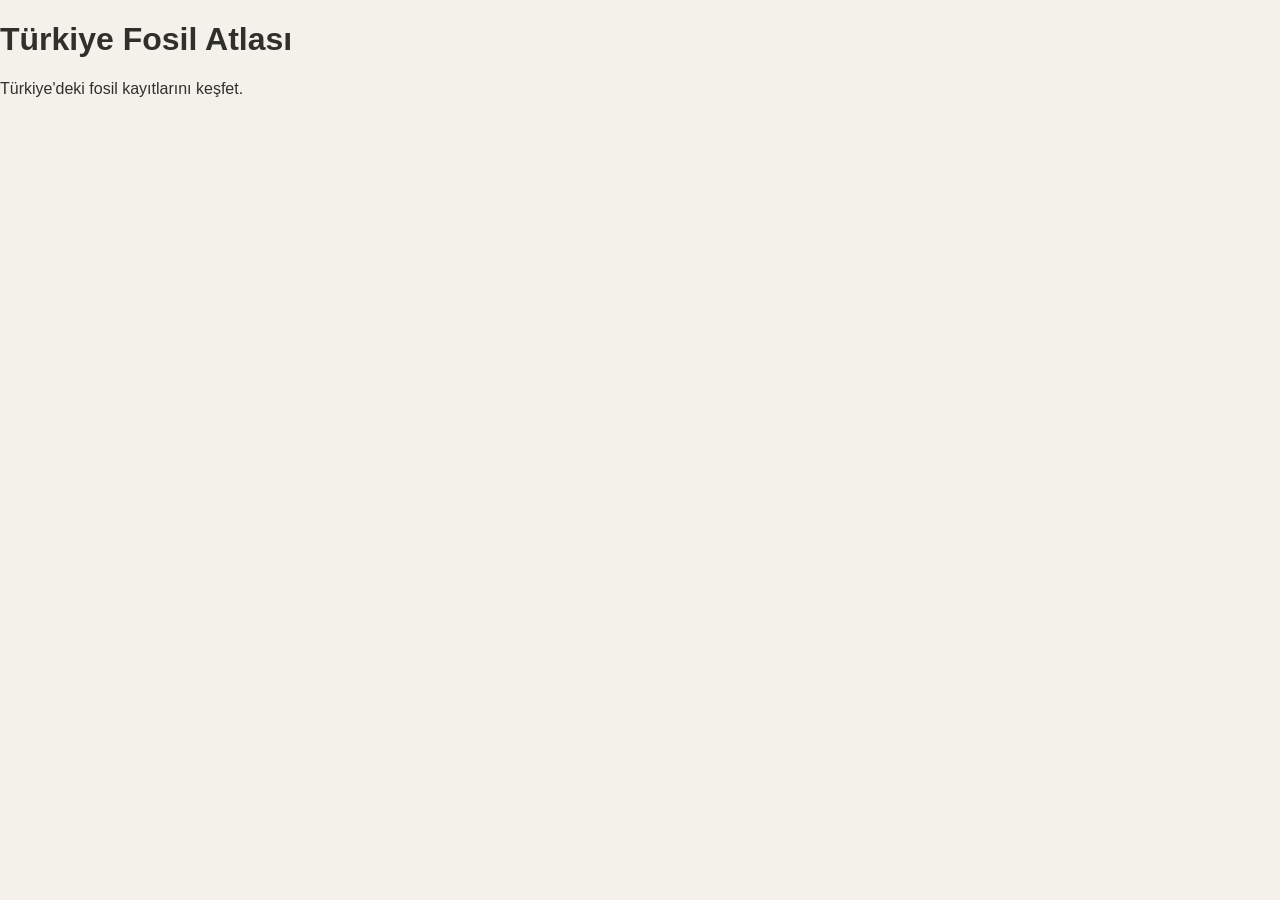
==== index.html @ 50404c7c "Update index.html" ====
<!DOCTYPE html>
<html lang="tr">
<head>
    <meta charset="UTF-8">
    <meta name="viewport" content="width=device-width, initial-scale=1.0">
    <title>Türkiye Fosil Atlası</title>
    <link rel="stylesheet" href="style.css">
</head>

<body>

    <h1>Türkiye Fosil Atlası</h1>

    <p>Türkiye'deki fosil kayıtlarını keşfet.</p>

</body>
</html>
---- style.css ----
* {
    box-sizing: border-box;
}

body {
    margin: 0;
    font-family: Arial, sans-serif;
    background-color: #f4f1ea;
    color: #2f302c;
}

header {
    background-color: #26382f;
    color: white;
    text-align: center;
    padding: 45px 20px;
}

header h1 {
    margin: 0;
    font-size: 42px;
}

header p {
    margin-top: 12px;
    font-size: 18px;
}

main {
    max-width: 1100px;
    margin: 0 auto;
    padding: 40px 20px;
}

.map-section {
    background-color: white;
    border-radius: 16px;
    padding: 30px;
    text-align: center;
    box-shadow: 0 4px 15px rgba(0, 0, 0, 0.08);
}

.map-section h2 {
    margin-top: 0;
    font-size: 28px;
}

.map-placeholder {
    height: 500px;
    display: flex;
    align-items: center;
    justify-content: center;
    border: 2px dashed #9b9b8d;
    border-radius: 12px;
    margin-top: 25px;
    color: #777;
    font-size: 20px;
}

footer {
    text-align: center;
    padding: 30px;
    color: #777;
    font-size: 14px;
}
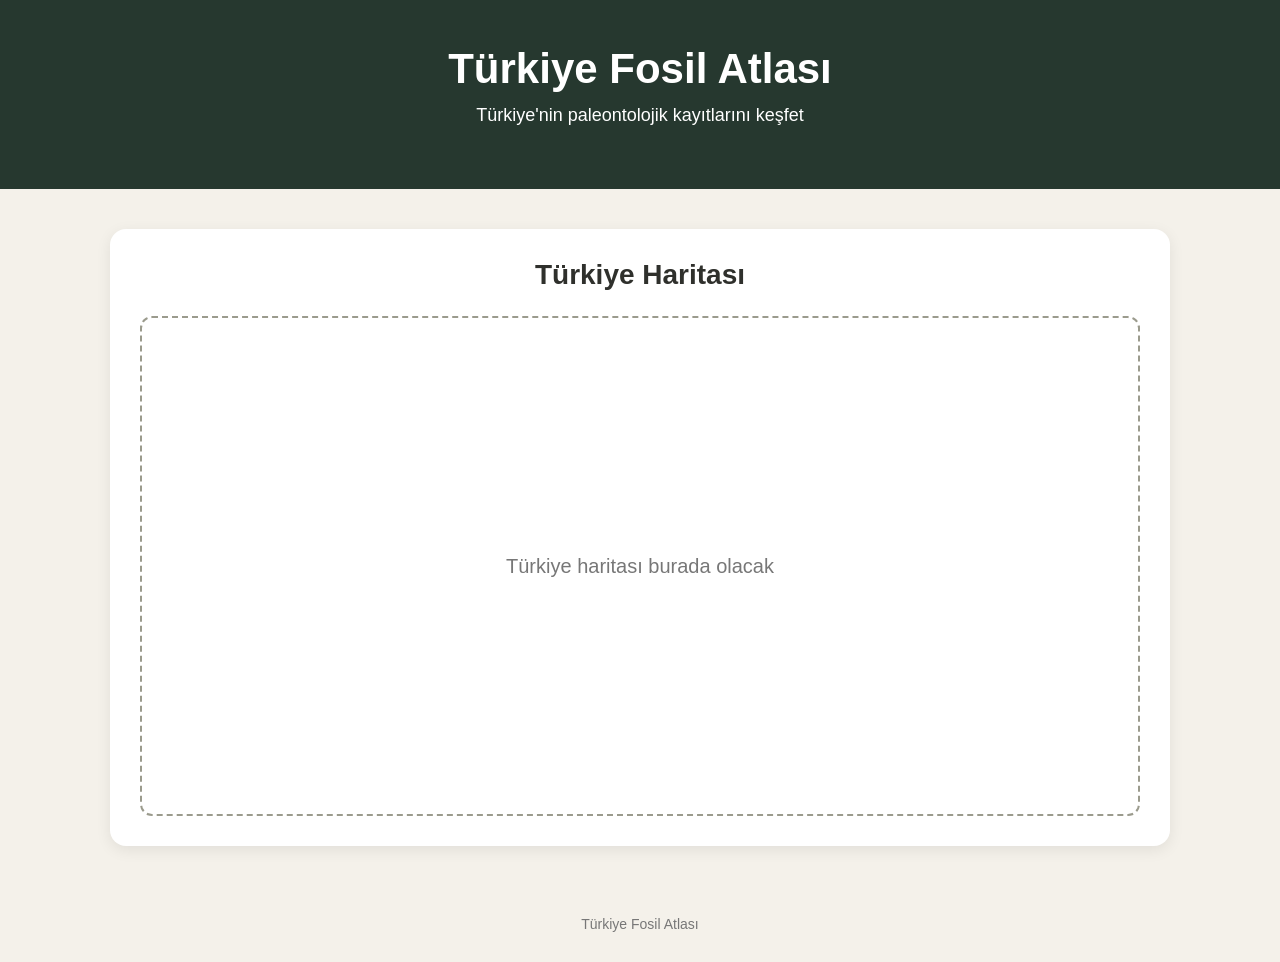
==== commit 80219291: "Update index.html" ====
--- a/index.html
+++ b/index.html
@@ -1,17 +1,40 @@
 <!DOCTYPE html>
 <html lang="tr">
+
 <head>
     <meta charset="UTF-8">
     <meta name="viewport" content="width=device-width, initial-scale=1.0">
+
     <title>Türkiye Fosil Atlası</title>
+
     <link rel="stylesheet" href="style.css">
 </head>
 
 <body>
 
-    <h1>Türkiye Fosil Atlası</h1>
+    <header>
+        <h1>Türkiye Fosil Atlası</h1>
+        <p>Türkiye'nin paleontolojik kayıtlarını keşfet</p>
+    </header>
 
-    <p>Türkiye'deki fosil kayıtlarını keşfet.</p>
+    <main>
+
+        <section class="map-section">
+
+            <h2>Türkiye Haritası</h2>
+
+            <div class="map-placeholder">
+                Türkiye haritası burada olacak
+            </div>
+
+        </section>
+
+    </main>
+
+    <footer>
+        Türkiye Fosil Atlası
+    </footer>
 
 </body>
+
 </html>
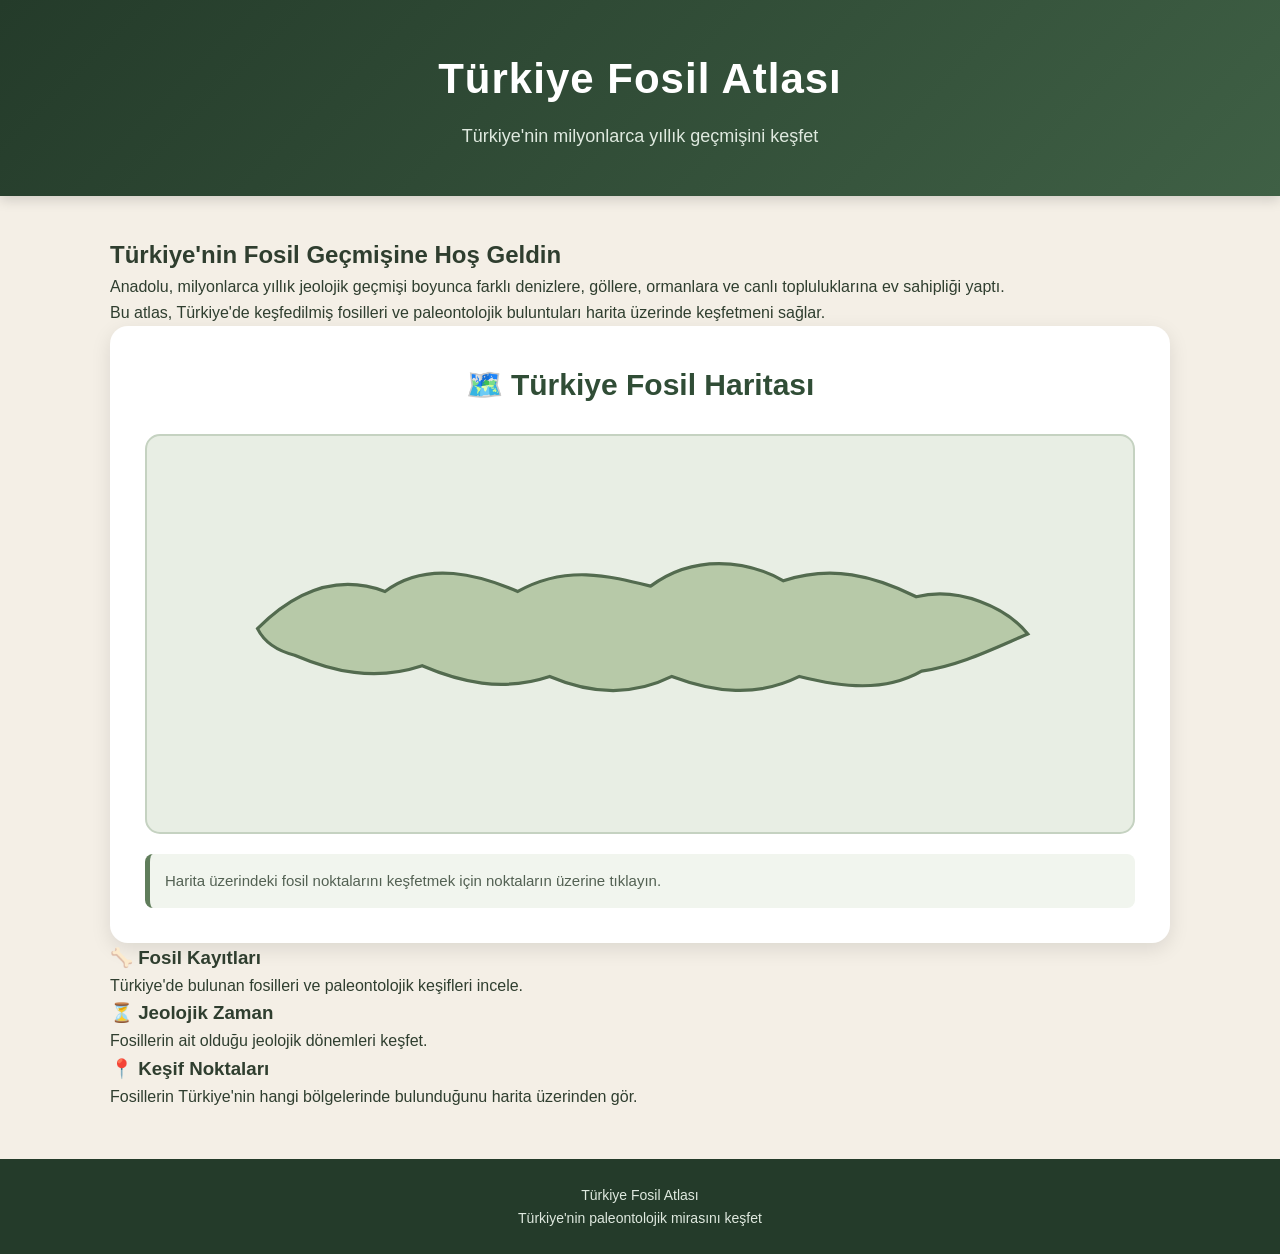
==== commit 96f56494: "Update index.html" ====
--- a/index.html
+++ b/index.html
@@ -14,25 +14,105 @@
 
     <header>
         <h1>Türkiye Fosil Atlası</h1>
-        <p>Türkiye'nin paleontolojik kayıtlarını keşfet</p>
+        <p>Türkiye'nin milyonlarca yıllık geçmişini keşfet</p>
     </header>
 
     <main>
 
+        <section class="intro">
+            <h2>Türkiye'nin Fosil Geçmişine Hoş Geldin</h2>
+
+            <p>
+                Anadolu, milyonlarca yıllık jeolojik geçmişi boyunca
+                farklı denizlere, göllere, ormanlara ve canlı topluluklarına
+                ev sahipliği yaptı.
+            </p>
+
+            <p>
+                Bu atlas, Türkiye'de keşfedilmiş fosilleri ve
+                paleontolojik buluntuları harita üzerinde keşfetmeni sağlar.
+            </p>
+        </section>
+
+
         <section class="map-section">
 
-            <h2>Türkiye Haritası</h2>
+            <h2>🗺️ Türkiye Fosil Haritası</h2>
 
-            <div class="map-placeholder">
-                Türkiye haritası burada olacak
+            <div id="map-container">
+
+                <svg
+                    id="turkey-map"
+                    viewBox="0 0 800 350"
+                    xmlns="http://www.w3.org/2000/svg">
+
+                    <path
+                        id="turkey"
+                        d="M40,170
+                        C80,130 120,120 160,135
+                        C200,105 250,120 285,135
+                        C330,110 370,120 410,130
+                        C450,100 500,105 535,125
+                        C580,110 620,120 660,140
+                        C700,130 745,150 765,175
+                        C730,190 700,205 665,210
+                        C630,230 590,225 550,215
+                        C510,235 470,230 430,215
+                        C390,235 350,230 315,215
+                        C270,230 230,220 195,205
+                        C150,220 110,210 75,195
+                        C55,190 45,180 40,170 Z"
+                        class="turkey-shape">
+                    </path>
+
+                </svg>
+
+            </div>
+
+            <div class="map-info">
+                <p>
+                    Harita üzerindeki fosil noktalarını keşfetmek için
+                    noktaların üzerine tıklayın.
+                </p>
+            </div>
+
+        </section>
+
+
+        <section class="features">
+
+            <div class="feature-card">
+                <h3>🦴 Fosil Kayıtları</h3>
+                <p>
+                    Türkiye'de bulunan fosilleri ve paleontolojik
+                    keşifleri incele.
+                </p>
+            </div>
+
+            <div class="feature-card">
+                <h3>⏳ Jeolojik Zaman</h3>
+                <p>
+                    Fosillerin ait olduğu jeolojik dönemleri
+                    keşfet.
+                </p>
+            </div>
+
+            <div class="feature-card">
+                <h3>📍 Keşif Noktaları</h3>
+                <p>
+                    Fosillerin Türkiye'nin hangi bölgelerinde
+                    bulunduğunu harita üzerinden gör.
+                </p>
             </div>
 
         </section>
 
     </main>
 
+
     <footer>
-        Türkiye Fosil Atlası
+        <p>Türkiye Fosil Atlası</p>
+        <p>Türkiye'nin paleontolojik mirasını keşfet</p>
     </footer>
 
 </body>
--- a/style.css
+++ b/style.css
@@ -1,65 +1,125 @@
+/* Genel sayfa ayarları */
+
 * {
     box-sizing: border-box;
+    margin: 0;
+    padding: 0;
 }
 
 body {
-    margin: 0;
-    font-family: Arial, sans-serif;
-    background-color: #f4f1ea;
-    color: #2f302c;
+    font-family: Arial, Helvetica, sans-serif;
+    background-color: #f4efe6;
+    color: #2f3e2f;
+    line-height: 1.6;
 }
 
+
+/* Üst başlık alanı */
+
 header {
-    background-color: #26382f;
+    background: linear-gradient(135deg, #243b2a, #3f6045);
     color: white;
     text-align: center;
     padding: 45px 20px;
+    box-shadow: 0 4px 12px rgba(0, 0, 0, 0.15);
 }
 
 header h1 {
-    margin: 0;
     font-size: 42px;
+    margin-bottom: 10px;
+    letter-spacing: 1px;
 }
 
 header p {
-    margin-top: 12px;
     font-size: 18px;
+    color: #dfe9df;
 }
+
+
+/* Ana içerik */
 
 main {
     max-width: 1100px;
-    margin: 0 auto;
-    padding: 40px 20px;
+    margin: 40px auto;
+    padding: 0 20px;
 }
+
+
+/* Harita bölümü */
 
 .map-section {
     background-color: white;
-    border-radius: 16px;
-    padding: 30px;
-    text-align: center;
-    box-shadow: 0 4px 15px rgba(0, 0, 0, 0.08);
+    border-radius: 18px;
+    padding: 35px;
+    box-shadow: 0 6px 20px rgba(0, 0, 0, 0.10);
 }
 
 .map-section h2 {
-    margin-top: 0;
-    font-size: 28px;
+    text-align: center;
+    font-size: 30px;
+    color: #304d36;
+    margin-bottom: 25px;
 }
 
-.map-placeholder {
-    height: 500px;
+
+/* Harita alanı */
+
+#map-container {
+    width: 100%;
+    min-height: 400px;
+    background-color: #e8eee4;
+    border: 2px solid #c5d2c1;
+    border-radius: 15px;
     display: flex;
+    justify-content: center;
     align-items: center;
-    justify-content: center;
-    border: 2px dashed #9b9b8d;
-    border-radius: 12px;
-    margin-top: 25px;
-    color: #777;
-    font-size: 20px;
+    overflow: hidden;
 }
 
+
+/* Türkiye haritası */
+
+#turkey-map {
+    width: 90%;
+    max-width: 850px;
+    height: auto;
+}
+
+.turkey-shape {
+    fill: #b7c9a8;
+    stroke: #536b4f;
+    stroke-width: 3;
+    transition: 0.3s;
+}
+
+.turkey-shape:hover {
+    fill: #9fb88f;
+}
+
+
+/* Harita açıklaması */
+
+.map-info {
+    margin-top: 20px;
+    padding: 15px;
+    background-color: #f1f5ee;
+    border-left: 5px solid #607d5b;
+    border-radius: 8px;
+}
+
+.map-info p {
+    color: #536153;
+    font-size: 15px;
+}
+
+
+/* Alt bilgi */
+
 footer {
+    margin-top: 50px;
+    background-color: #243b2a;
+    color: #dfe9df;
     text-align: center;
-    padding: 30px;
-    color: #777;
+    padding: 25px;
     font-size: 14px;
 }
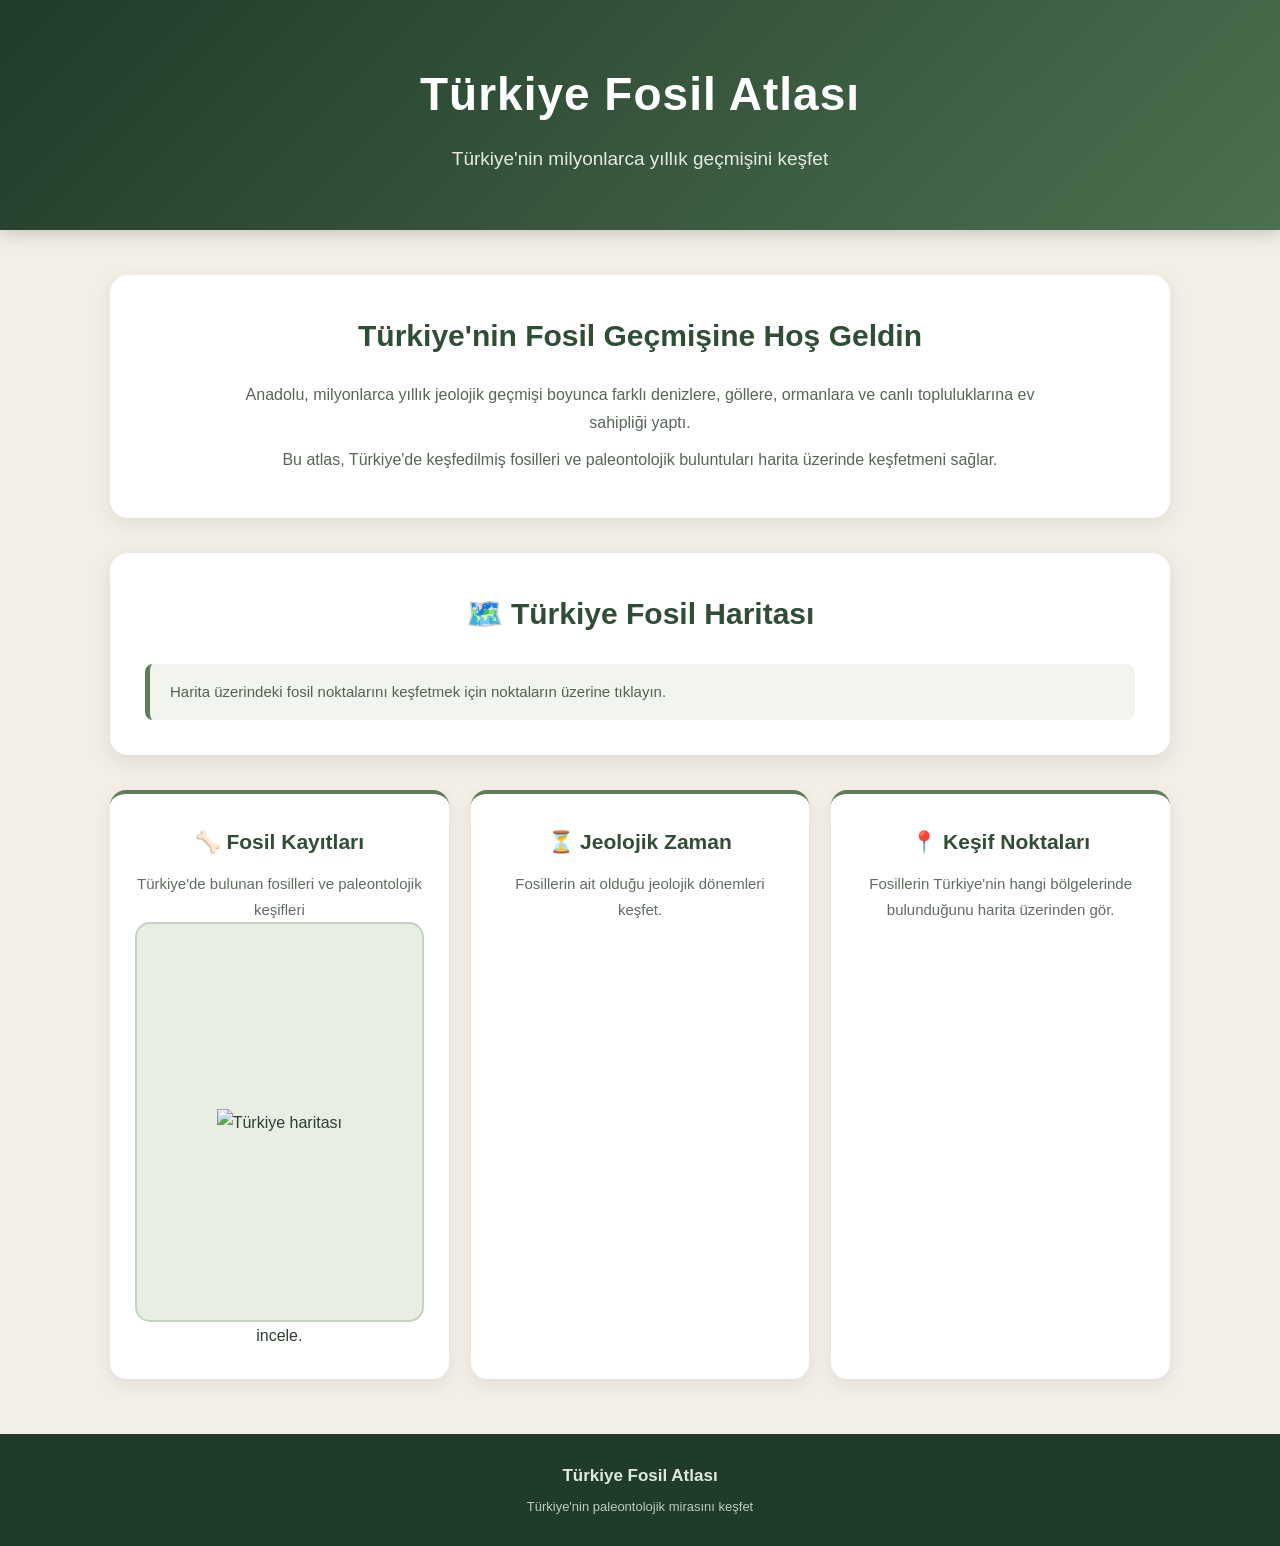
==== commit dc7ea7b2: "Update index.html" ====
--- a/index.html
+++ b/index.html
@@ -39,33 +39,7 @@
 
             <h2>🗺️ Türkiye Fosil Haritası</h2>
 
-            <div id="map-container">
-
-                <svg
-                    id="turkey-map"
-                    viewBox="0 0 800 350"
-                    xmlns="http://www.w3.org/2000/svg">
-
-                    <path
-                        id="turkey"
-                        d="M40,170
-                        C80,130 120,120 160,135
-                        C200,105 250,120 285,135
-                        C330,110 370,120 410,130
-                        C450,100 500,105 535,125
-                        C580,110 620,120 660,140
-                        C700,130 745,150 765,175
-                        C730,190 700,205 665,210
-                        C630,230 590,225 550,215
-                        C510,235 470,230 430,215
-                        C390,235 350,230 315,215
-                        C270,230 230,220 195,205
-                        C150,220 110,210 75,195
-                        C55,190 45,180 40,170 Z"
-                        class="turkey-shape">
-                    </path>
-
-                </svg>
+          
 
             </div>
 
@@ -85,7 +59,15 @@
                 <h3>🦴 Fosil Kayıtları</h3>
                 <p>
                     Türkiye'de bulunan fosilleri ve paleontolojik
-                    keşifleri incele.
+                    keşifleri<div id="map-container">
+
+    <div class="real-map">
+        <img
+            src="https://raw.githubusercontent.com/dnomak/svg-turkiye-haritasi/master/svg/harita.svg"
+            alt="Türkiye haritası">
+    </div>
+
+</div> incele.
                 </p>
             </div>
 
--- a/style.css
+++ b/style.css
@@ -1,4 +1,4 @@
-/* Genel sayfa ayarları */
+/* GENEL AYARLAR */
 
 * {
     box-sizing: border-box;
@@ -10,42 +10,67 @@
     font-family: Arial, Helvetica, sans-serif;
     background-color: #f4efe6;
     color: #2f3e2f;
-    line-height: 1.6;
-}
-
-
-/* Üst başlık alanı */
+    line-height: 1.7;
+}
+
+
+/* ÜST BAŞLIK */
 
 header {
-    background: linear-gradient(135deg, #243b2a, #3f6045);
+    background: linear-gradient(135deg, #203b29, #4d704f);
     color: white;
     text-align: center;
-    padding: 45px 20px;
-    box-shadow: 0 4px 12px rgba(0, 0, 0, 0.15);
+    padding: 55px 20px;
+    box-shadow: 0 4px 15px rgba(0, 0, 0, 0.18);
 }
 
 header h1 {
-    font-size: 42px;
+    font-size: 46px;
     margin-bottom: 10px;
     letter-spacing: 1px;
 }
 
 header p {
-    font-size: 18px;
-    color: #dfe9df;
-}
-
-
-/* Ana içerik */
+    font-size: 19px;
+    color: #e4ece2;
+}
+
+
+/* ANA ALAN */
 
 main {
     max-width: 1100px;
-    margin: 40px auto;
+    margin: 45px auto;
     padding: 0 20px;
 }
 
 
-/* Harita bölümü */
+/* GİRİŞ BÖLÜMÜ */
+
+.intro {
+    background-color: white;
+    padding: 35px 40px;
+    border-radius: 18px;
+    margin-bottom: 35px;
+    box-shadow: 0 6px 20px rgba(0, 0, 0, 0.08);
+    text-align: center;
+}
+
+.intro h2 {
+    color: #304d36;
+    font-size: 30px;
+    margin-bottom: 20px;
+}
+
+.intro p {
+    max-width: 800px;
+    margin: 10px auto;
+    color: #596458;
+    font-size: 16px;
+}
+
+
+/* HARİTA BÖLÜMÜ */
 
 .map-section {
     background-color: white;
@@ -62,7 +87,7 @@
 }
 
 
-/* Harita alanı */
+/* HARİTA ALANI */
 
 #map-container {
     width: 100%;
@@ -76,9 +101,6 @@
     overflow: hidden;
 }
 
-
-/* Türkiye haritası */
-
 #turkey-map {
     width: 90%;
     max-width: 850px;
@@ -97,11 +119,11 @@
 }
 
 
-/* Harita açıklaması */
+/* HARİTA AÇIKLAMASI */
 
 .map-info {
     margin-top: 20px;
-    padding: 15px;
+    padding: 15px 20px;
     background-color: #f1f5ee;
     border-left: 5px solid #607d5b;
     border-radius: 8px;
@@ -113,13 +135,86 @@
 }
 
 
-/* Alt bilgi */
+/* BİLGİ KARTLARI */
+
+.features {
+    display: grid;
+    grid-template-columns: repeat(3, 1fr);
+    gap: 22px;
+    margin-top: 35px;
+}
+
+.feature-card {
+    background-color: white;
+    padding: 30px 25px;
+    border-radius: 16px;
+    text-align: center;
+    box-shadow: 0 6px 18px rgba(0, 0, 0, 0.08);
+    border-top: 4px solid #607d5b;
+    transition: transform 0.25s, box-shadow 0.25s;
+}
+
+.feature-card:hover {
+    transform: translateY(-5px);
+    box-shadow: 0 10px 25px rgba(0, 0, 0, 0.12);
+}
+
+.feature-card h3 {
+    color: #304d36;
+    font-size: 21px;
+    margin-bottom: 12px;
+}
+
+.feature-card p {
+    color: #626b62;
+    font-size: 15px;
+}
+
+
+/* ALT BİLGİ */
 
 footer {
-    margin-top: 50px;
-    background-color: #243b2a;
+    margin-top: 55px;
+    background-color: #203b29;
     color: #dfe9df;
     text-align: center;
-    padding: 25px;
-    font-size: 14px;
-}
+    padding: 28px 20px;
+}
+
+footer p:first-child {
+    font-size: 17px;
+    font-weight: bold;
+    margin-bottom: 5px;
+}
+
+footer p:last-child {
+    font-size: 13px;
+    color: #bfcdbd;
+}
+
+
+/* TELEFON VE KÜÇÜK EKRANLAR */
+
+@media (max-width: 750px) {
+
+    header h1 {
+        font-size: 34px;
+    }
+
+    header p {
+        font-size: 16px;
+    }
+
+    .intro,
+    .map-section {
+        padding: 25px 20px;
+    }
+
+    .features {
+        grid-template-columns: 1fr;
+    }
+
+    #map-container {
+        min-height: 300px;
+    }
+}
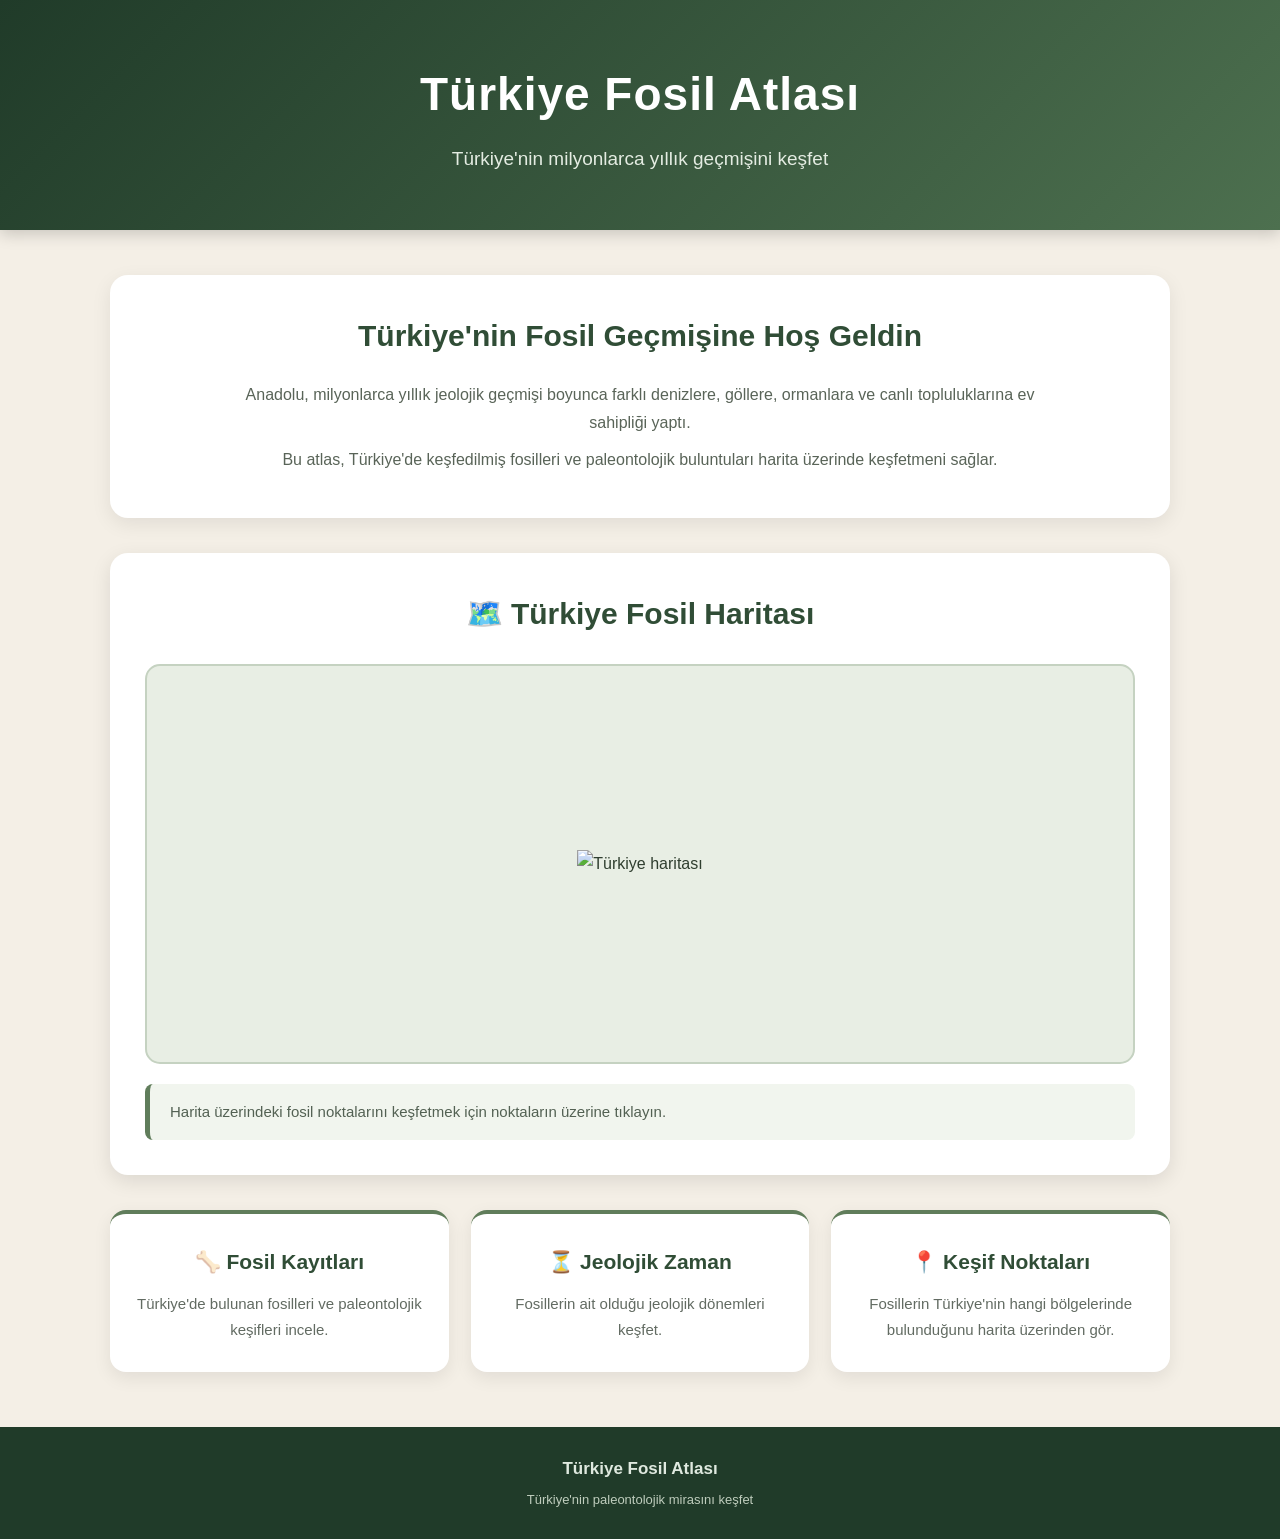
==== commit 26678172: "Update index.html" ====
--- a/index.html
+++ b/index.html
@@ -20,6 +20,7 @@
     <main>
 
         <section class="intro">
+
             <h2>Türkiye'nin Fosil Geçmişine Hoş Geldin</h2>
 
             <p>
@@ -32,6 +33,7 @@
                 Bu atlas, Türkiye'de keşfedilmiş fosilleri ve
                 paleontolojik buluntuları harita üzerinde keşfetmeni sağlar.
             </p>
+
         </section>
 
 
@@ -39,15 +41,25 @@
 
             <h2>🗺️ Türkiye Fosil Haritası</h2>
 
-          
+            <div id="map-container">
+
+                <div class="real-map">
+
+                    <img
+                        src="https://raw.githubusercontent.com/dnomak/svg-turkiye-haritasi/master/svg/harita.svg"
+                        alt="Türkiye haritası">
+
+                </div>
 
             </div>
 
             <div class="map-info">
+
                 <p>
                     Harita üzerindeki fosil noktalarını keşfetmek için
                     noktaların üzerine tıklayın.
                 </p>
+
             </div>
 
         </section>
@@ -56,35 +68,38 @@
         <section class="features">
 
             <div class="feature-card">
+
                 <h3>🦴 Fosil Kayıtları</h3>
+
                 <p>
-                    Türkiye'de bulunan fosilleri ve paleontolojik
-                    keşifleri<div id="map-container">
+                    Türkiye'de bulunan fosilleri ve
+                    paleontolojik keşifleri incele.
+                </p>
 
-    <div class="real-map">
-        <img
-            src="https://raw.githubusercontent.com/dnomak/svg-turkiye-haritasi/master/svg/harita.svg"
-            alt="Türkiye haritası">
-    </div>
-
-</div> incele.
-                </p>
             </div>
 
+
             <div class="feature-card">
+
                 <h3>⏳ Jeolojik Zaman</h3>
+
                 <p>
                     Fosillerin ait olduğu jeolojik dönemleri
                     keşfet.
                 </p>
+
             </div>
 
+
             <div class="feature-card">
+
                 <h3>📍 Keşif Noktaları</h3>
+
                 <p>
                     Fosillerin Türkiye'nin hangi bölgelerinde
                     bulunduğunu harita üzerinden gör.
                 </p>
+
             </div>
 
         </section>
@@ -93,8 +108,11 @@
 
 
     <footer>
+
         <p>Türkiye Fosil Atlası</p>
+
         <p>Türkiye'nin paleontolojik mirasını keşfet</p>
+
     </footer>
 
 </body>
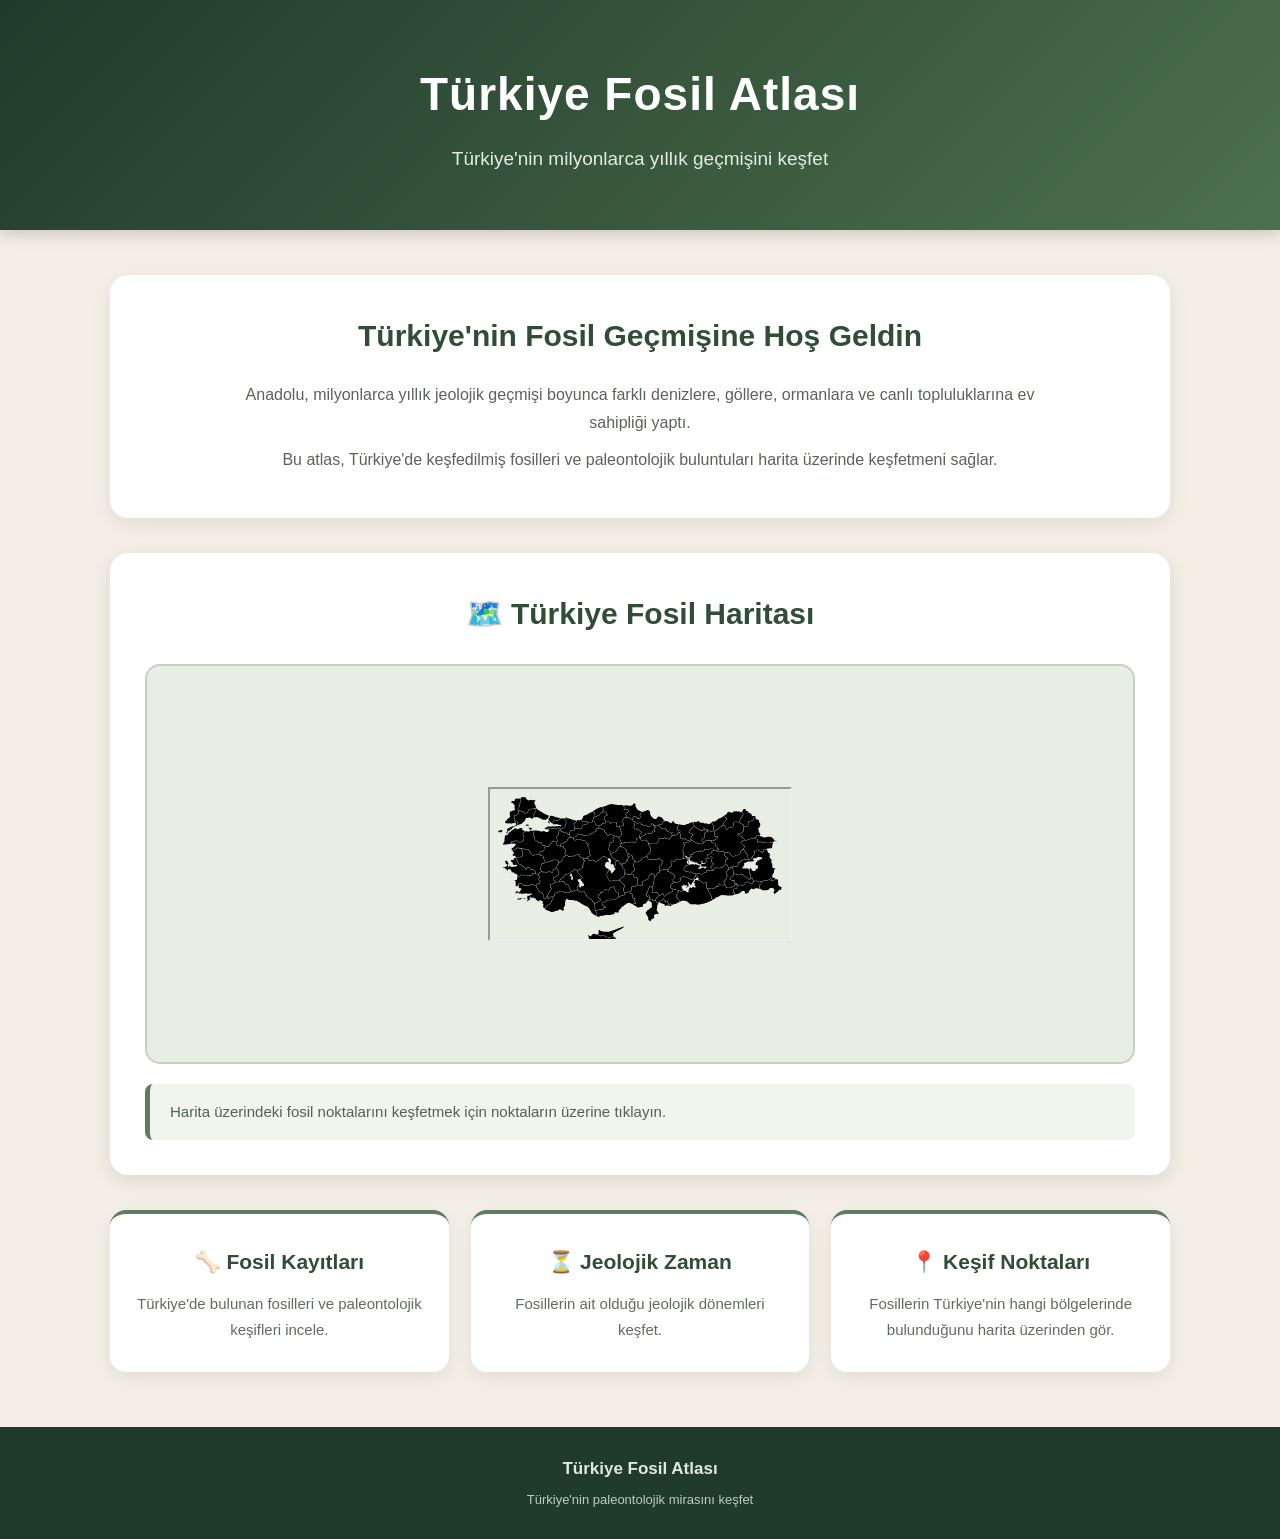
==== commit b4b6926b: "Update index.html" ====
--- a/index.html
+++ b/index.html
@@ -43,15 +43,12 @@
 
             <div id="map-container">
 
-                <div class="real-map">
+    <iframe
+        src="turkiye-haritasi.html"
+        title="Türkiye Fosil Haritası">
+    </iframe>
 
-                    <img
-                        src="https://raw.githubusercontent.com/dnomak/svg-turkiye-haritasi/master/svg/harita.svg"
-                        alt="Türkiye haritası">
-
-                </div>
-
-            </div>
+</div>
 
             <div class="map-info">
 
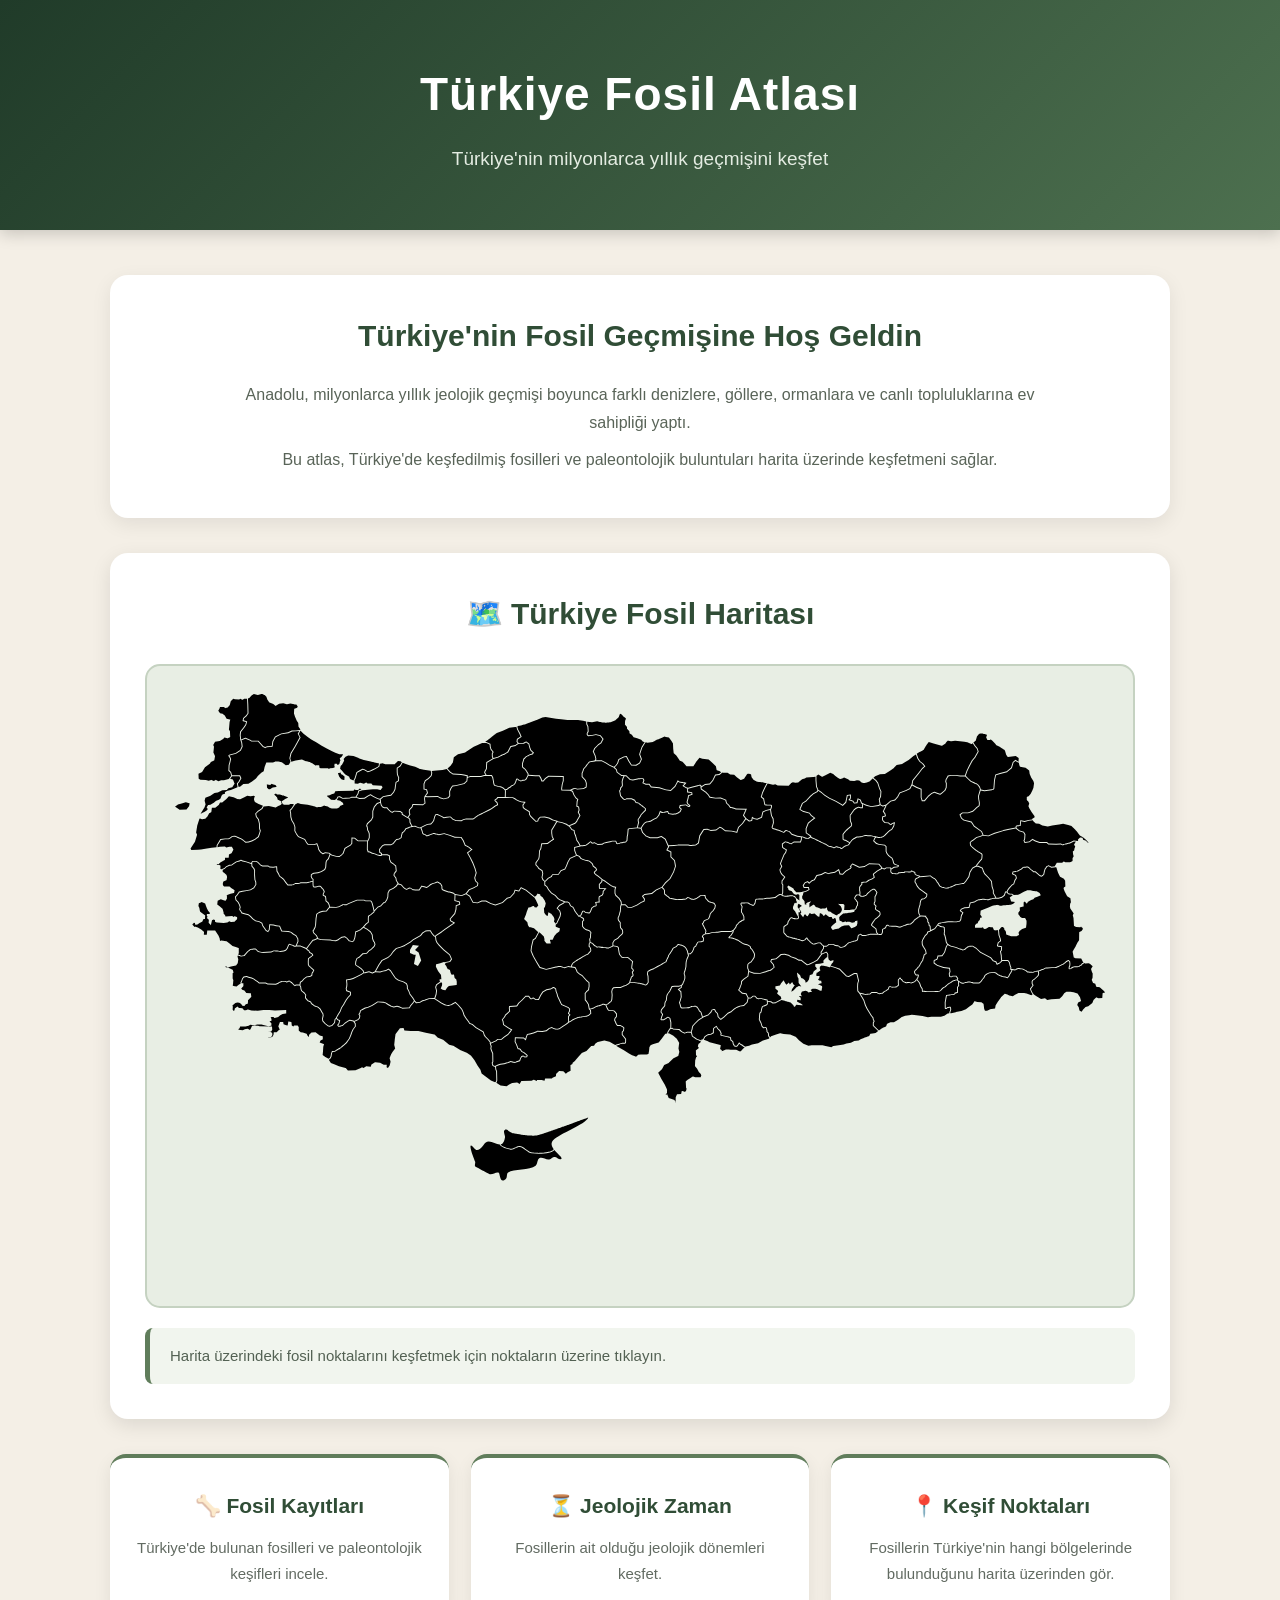
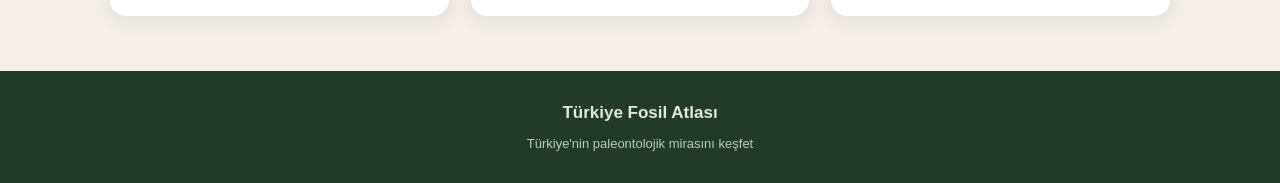
==== commit 08417495: "Update index.html" ====
--- a/index.html
+++ b/index.html
@@ -43,10 +43,7 @@
 
             <div id="map-container">
 
-    <iframe
-        src="turkiye-haritasi.html"
-        title="Türkiye Fosil Haritası">
-    </iframe>
+   <iframe src="turkiye-haritasi.html" title="Türkiye Fosil Haritası" sandbox="allow-scripts allow-same-origin"></iframe>
 
 </div>
 
--- a/style.css
+++ b/style.css
@@ -218,3 +218,16 @@
         min-height: 300px;
     }
 }
+/* Gerçek Türkiye haritası */
+
+#map-container {
+    padding: 20px;
+}
+
+#map-container iframe {
+    width: 100%;
+    height: 600px;
+    border: none;
+    display: block;
+    border-radius: 10px;
+}
